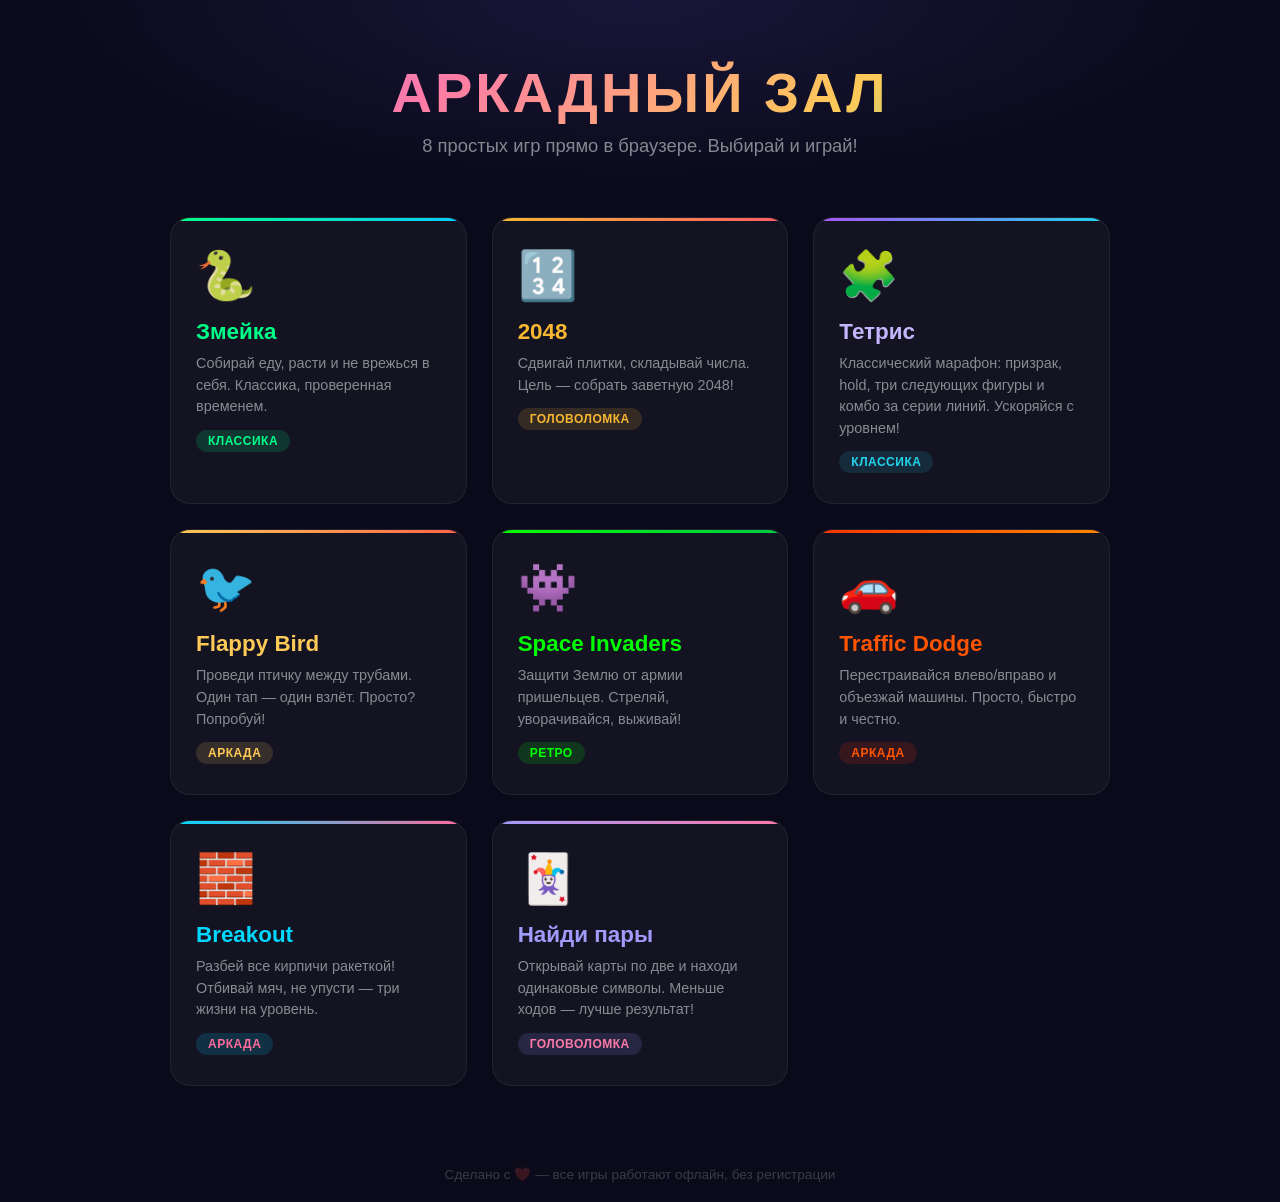
==== index.html @ e77bb4a8 "Initial commit: arcade games Made-with: Cursor" ====
<!DOCTYPE html>
<html lang="ru">
<head>
    <meta charset="UTF-8">
    <meta name="viewport" content="width=device-width, initial-scale=1.0, maximum-scale=1.0, user-scalable=no, viewport-fit=cover">
    <title>Аркадный Зал</title>
    <style>
        * { margin: 0; padding: 0; box-sizing: border-box; }

        body {
            background: #0a0a1a;
            min-height: 100vh;
            font-family: 'Segoe UI', Tahoma, Geneva, Verdana, sans-serif;
            color: #fff;
            overflow-x: hidden;
            overscroll-behavior: none;
            -webkit-tap-highlight-color: transparent;
        }

        .hero {
            text-align: center;
            padding: 60px 20px 40px;
            background: radial-gradient(ellipse at center top, rgba(108, 92, 231, 0.15) 0%, transparent 70%);
        }

        .hero h1 {
            font-size: 3.5rem;
            font-weight: 900;
            letter-spacing: 3px;
            margin-bottom: 10px;
            background: linear-gradient(135deg, #a29bfe, #fd79a8, #feca57, #00cec9);
            -webkit-background-clip: text;
            -webkit-text-fill-color: transparent;
            animation: shimmer 3s ease-in-out infinite alternate;
        }

        @keyframes shimmer {
            0% { filter: hue-rotate(0deg); }
            100% { filter: hue-rotate(30deg); }
        }

        .hero p {
            color: rgba(255,255,255,0.5);
            font-size: 1.15rem;
            max-width: 500px;
            margin: 0 auto;
        }

        .games-grid {
            display: grid;
            grid-template-columns: repeat(auto-fit, minmax(280px, 1fr));
            gap: 25px;
            max-width: 1000px;
            margin: 0 auto;
            padding: 20px 30px 60px;
        }

        .game-card {
            background: rgba(255,255,255,0.04);
            border-radius: 20px;
            padding: 30px 25px;
            border: 1px solid rgba(255,255,255,0.06);
            transition: transform 0.3s, box-shadow 0.3s, border-color 0.3s;
            cursor: pointer;
            text-decoration: none;
            color: #fff;
            display: block;
            position: relative;
            overflow: hidden;
        }

        .game-card::before {
            content: '';
            position: absolute;
            top: 0;
            left: 0;
            right: 0;
            height: 3px;
            border-radius: 20px 20px 0 0;
        }

        .game-card:hover {
            transform: translateY(-5px);
            box-shadow: 0 15px 40px rgba(0,0,0,0.3);
        }

        .game-card .emoji {
            font-size: 3rem;
            margin-bottom: 15px;
            display: block;
        }

        .game-card h2 {
            font-size: 1.4rem;
            margin-bottom: 8px;
        }

        .game-card p {
            color: rgba(255,255,255,0.5);
            font-size: 0.9rem;
            line-height: 1.5;
        }

        .game-card .tag {
            display: inline-block;
            padding: 4px 12px;
            border-radius: 15px;
            font-size: 0.75rem;
            margin-top: 12px;
            font-weight: bold;
            letter-spacing: 0.5px;
        }

        /* Индивидуальные цвета */
        .card-snake::before { background: linear-gradient(90deg, #00ff88, #00ccff); }
        .card-snake:hover { border-color: rgba(0, 255, 136, 0.3); }
        .card-snake h2 { color: #00ff88; }
        .card-snake .tag { background: rgba(0, 255, 136, 0.15); color: #00ff88; }

        .card-2048::before { background: linear-gradient(90deg, #f7b731, #fc5c65); }
        .card-2048:hover { border-color: rgba(247, 183, 49, 0.3); }
        .card-2048 h2 { color: #f7b731; }
        .card-2048 .tag { background: rgba(247, 183, 49, 0.15); color: #f7b731; }

        .card-flappy::before { background: linear-gradient(90deg, #feca57, #ff6348); }
        .card-flappy:hover { border-color: rgba(254, 202, 87, 0.3); }
        .card-flappy h2 { color: #feca57; }
        .card-flappy .tag { background: rgba(254, 202, 87, 0.15); color: #feca57; }

        .card-tower::before { background: linear-gradient(90deg, #a29bfe, #6c5ce7); }
        .card-tower:hover { border-color: rgba(162, 155, 254, 0.3); }
        .card-tower h2 { color: #a29bfe; }
        .card-tower .tag { background: rgba(162, 155, 254, 0.15); color: #a29bfe; }

        .card-platform::before { background: linear-gradient(90deg, #ff9ff3, #f368e0); }
        .card-platform:hover { border-color: rgba(243, 104, 224, 0.3); }
        .card-platform h2 { color: #ff9ff3; }
        .card-platform .tag { background: rgba(243, 104, 224, 0.15); color: #ff9ff3; }

        .card-roguelike::before { background: linear-gradient(90deg, #e056fd, #be2edd); }
        .card-roguelike:hover { border-color: rgba(224, 86, 253, 0.3); }
        .card-roguelike h2 { color: #e056fd; }
        .card-roguelike .tag { background: rgba(224, 86, 253, 0.15); color: #e056fd; }

        .card-space::before { background: linear-gradient(90deg, #00ff00, #00cc44); }
        .card-space:hover { border-color: rgba(0, 255, 0, 0.3); }
        .card-space h2 { color: #00ff00; }
        .card-space .tag { background: rgba(0, 255, 0, 0.15); color: #00ff00; }

        .card-racing::before { background: linear-gradient(90deg, #ff3300, #ff8800); }
        .card-racing:hover { border-color: rgba(255, 51, 0, 0.3); }
        .card-racing h2 { color: #ff5500; }
        .card-racing .tag { background: rgba(255, 51, 0, 0.15); color: #ff5500; }

        .card-drift::before { background: linear-gradient(90deg, #ff00aa, #00ddff); }
        .card-drift:hover { border-color: rgba(255, 0, 170, 0.3); }
        .card-drift h2 { color: #ff00aa; }
        .card-drift .tag { background: rgba(255, 0, 170, 0.15); color: #00ddff; }

        .card-drift3d::before { background: linear-gradient(90deg, #ff9800, #ff5722); }
        .card-drift3d:hover { border-color: rgba(255, 152, 0, 0.3); }
        .card-drift3d h2 { color: #ffb74d; }
        .card-drift3d .tag { background: rgba(255, 152, 0, 0.15); color: #ff9800; }

        .card-circuit::before { background: linear-gradient(90deg, #ff4400, #ffcc00); }
        .card-circuit:hover { border-color: rgba(255, 68, 0, 0.3); }
        .card-circuit h2 { color: #ff6622; }
        .card-circuit .tag { background: rgba(255, 68, 0, 0.15); color: #ffcc00; }

        .card-lowpoly::before { background: linear-gradient(90deg, #40e0d0, #98d982); }
        .card-lowpoly:hover { border-color: rgba(64, 224, 208, 0.3); }
        .card-lowpoly h2 { color: #40e0d0; }
        .card-lowpoly .tag { background: rgba(64, 224, 208, 0.15); color: #98d982; }

        .card-motorcycle::before { background: linear-gradient(90deg, #e74c3c, #e67e22); }
        .card-motorcycle:hover { border-color: rgba(231, 76, 60, 0.3); }
        .card-motorcycle h2 { color: #e74c3c; }
        .card-motorcycle .tag { background: rgba(231, 76, 60, 0.15); color: #e67e22; }

        .card-breakout::before { background: linear-gradient(90deg, #00d9ff, #ff6b9d); }
        .card-breakout:hover { border-color: rgba(0, 217, 255, 0.3); }
        .card-breakout h2 { color: #00d9ff; }
        .card-breakout .tag { background: rgba(0, 217, 255, 0.15); color: #ff6b9d; }

        .card-memory::before { background: linear-gradient(90deg, #a29bfe, #fd79a8); }
        .card-memory:hover { border-color: rgba(162, 155, 254, 0.3); }
        .card-memory h2 { color: #a29bfe; }
        .card-memory .tag { background: rgba(162, 155, 254, 0.15); color: #fd79a8; }

        .card-frogger::before { background: linear-gradient(90deg, #00b894, #55efc4); }
        .card-frogger:hover { border-color: rgba(0, 184, 148, 0.3); }
        .card-frogger h2 { color: #55efc4; }
        .card-frogger .tag { background: rgba(0, 184, 148, 0.15); color: #00b894; }

        .card-tetris::before { background: linear-gradient(90deg, #a855f7, #22d3ee); }
        .card-tetris:hover { border-color: rgba(168, 85, 247, 0.35); }
        .card-tetris h2 { color: #c4b5fd; }
        .card-tetris .tag { background: rgba(34, 211, 238, 0.12); color: #22d3ee; }

        .card-tetris-tanks::before { background: linear-gradient(90deg, #fbbf24, #a855f7, #22d3ee); }
        .card-tetris-tanks:hover { border-color: rgba(251, 191, 36, 0.35); }
        .card-tetris-tanks h2 { color: #fde68a; }
        .card-tetris-tanks .tag { background: rgba(168, 85, 247, 0.12); color: #22d3ee; }

        .card-tactics::before { background: linear-gradient(90deg, #38bdf8, #6366f1); }
        .card-tactics:hover { border-color: rgba(56, 189, 248, 0.35); }
        .card-tactics h2 { color: #7dd3fc; }
        .card-tactics .tag { background: rgba(99, 102, 241, 0.15); color: #a5b4fc; }

        .card-noir::before { background: linear-gradient(90deg, #d4af37, #5c4d7a); }
        .card-noir:hover { border-color: rgba(212, 175, 55, 0.35); }
        .card-noir h2 { color: #e8c547; }
        .card-noir .tag { background: rgba(212, 175, 55, 0.12); color: #d4af37; }

        footer {
            text-align: center;
            padding: 20px;
            color: rgba(255,255,255,0.2);
            font-size: 0.85rem;
        }

        @media (max-width: 600px) {
            .hero h1 { font-size: 2.2rem; }
            .games-grid { padding: 15px; gap: 15px; }
            .game-card { padding: 22px 18px; border-radius: 18px; }
            .game-card .emoji { font-size: 2.4rem; margin-bottom: 10px; }
        }
    </style>
</head>
<body>
    <div class="hero">
        <h1>АРКАДНЫЙ ЗАЛ</h1>
        <p>8 простых игр прямо в браузере. Выбирай и играй!</p>
    </div>

    <div class="games-grid">
        <a href="snake.html" class="game-card card-snake">
            <span class="emoji">🐍</span>
            <h2>Змейка</h2>
            <p>Собирай еду, расти и не врежься в себя. Классика, проверенная временем.</p>
            <span class="tag">КЛАССИКА</span>
        </a>

        <a href="2048.html" class="game-card card-2048">
            <span class="emoji">🔢</span>
            <h2>2048</h2>
            <p>Сдвигай плитки, складывай числа. Цель — собрать заветную 2048!</p>
            <span class="tag">ГОЛОВОЛОМКА</span>
        </a>

        <a href="tetris.html" class="game-card card-tetris">
            <span class="emoji">🧩</span>
            <h2>Тетрис</h2>
            <p>Классический марафон: призрак, hold, три следующих фигуры и комбо за серии линий. Ускоряйся с уровнем!</p>
            <span class="tag">КЛАССИКА</span>
        </a>

        <a href="flappy.html" class="game-card card-flappy">
            <span class="emoji">🐦</span>
            <h2>Flappy Bird</h2>
            <p>Проведи птичку между трубами. Один тап — один взлёт. Просто? Попробуй!</p>
            <span class="tag">АРКАДА</span>
        </a>

        <a href="space-invaders.html" class="game-card card-space">
            <span class="emoji">👾</span>
            <h2>Space Invaders</h2>
            <p>Защити Землю от армии пришельцев. Стреляй, уворачивайся, выживай!</p>
            <span class="tag">РЕТРО</span>
        </a>

        <a href="traffic-dodge.html" class="game-card card-racing">
            <span class="emoji">🚗</span>
            <h2>Traffic Dodge</h2>
            <p>Перестраивайся влево/вправо и объезжай машины. Просто, быстро и честно.</p>
            <span class="tag">АРКАДА</span>
        </a>

        <a href="breakout.html" class="game-card card-breakout">
            <span class="emoji">🧱</span>
            <h2>Breakout</h2>
            <p>Разбей все кирпичи ракеткой! Отбивай мяч, не упусти — три жизни на уровень.</p>
            <span class="tag">АРКАДА</span>
        </a>

        <a href="memory.html" class="game-card card-memory">
            <span class="emoji">🃏</span>
            <h2>Найди пары</h2>
            <p>Открывай карты по две и находи одинаковые символы. Меньше ходов — лучше результат!</p>
            <span class="tag">ГОЛОВОЛОМКА</span>
        </a>

    </div>

    <footer>Сделано с ❤️ — все игры работают офлайн, без регистрации</footer>
</body>
</html>
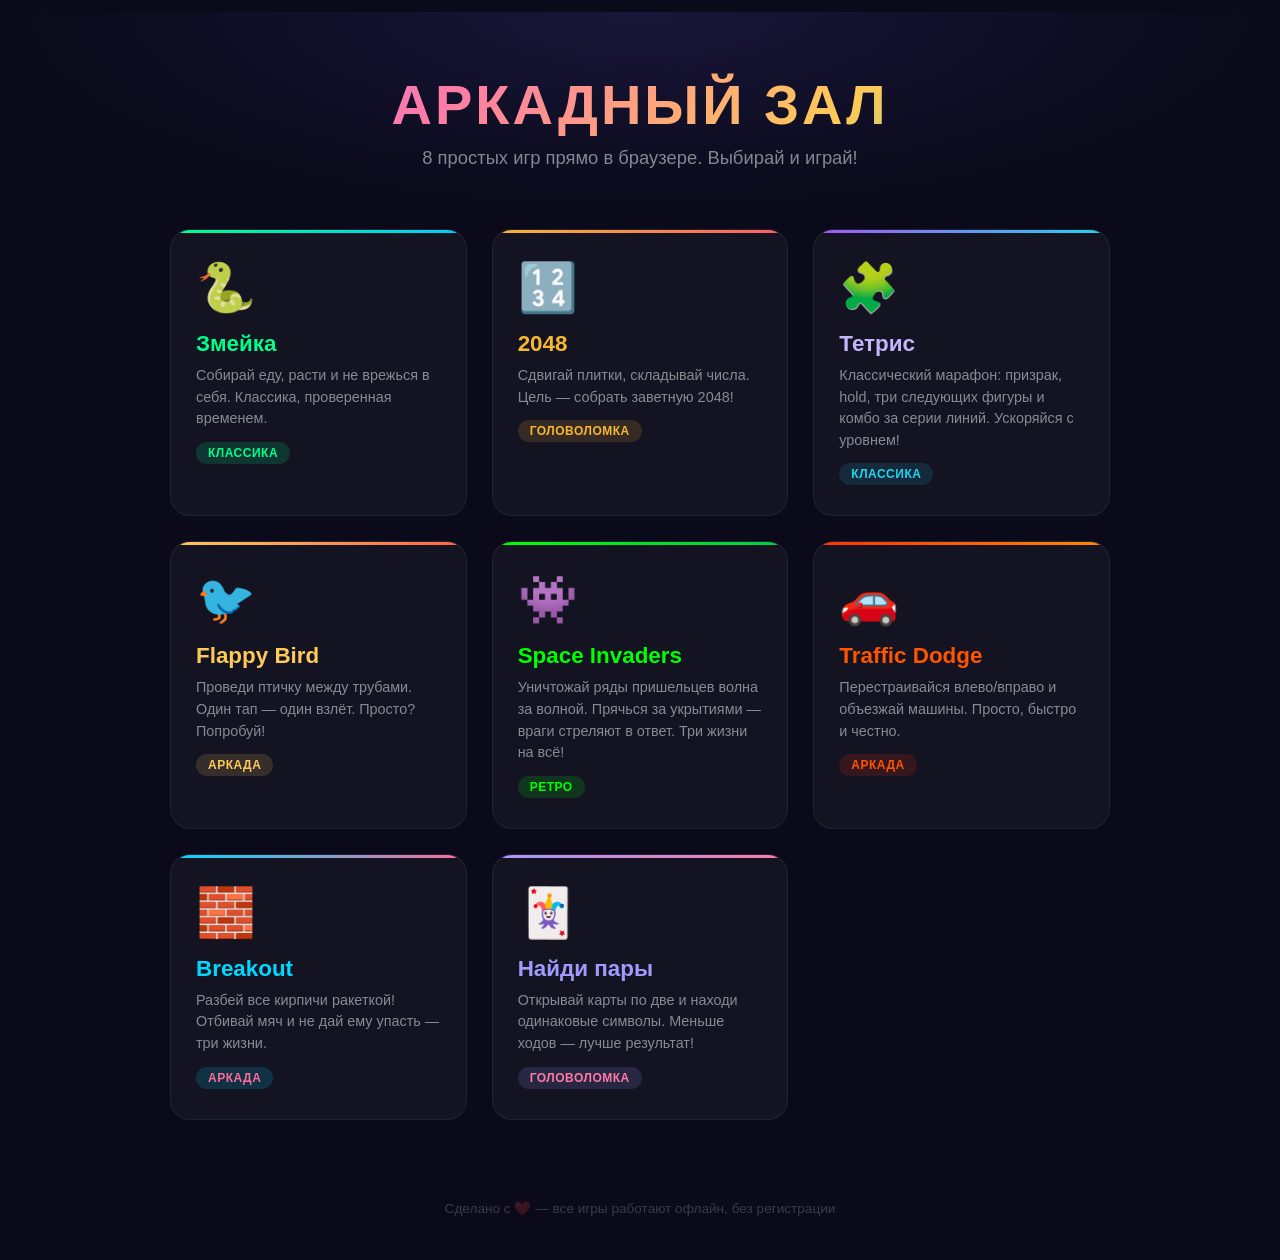
==== commit e4ddd56b: "Mobile и mini-app: mini-app.css/js, правки игр и README Made-with: Cursor" ====
--- a/index.html
+++ b/index.html
@@ -3,6 +3,9 @@
 <head>
     <meta charset="UTF-8">
     <meta name="viewport" content="width=device-width, initial-scale=1.0, maximum-scale=1.0, user-scalable=no, viewport-fit=cover">
+    <link rel="stylesheet" href="mini-app.css">
+    <script defer src="https://telegram.org/js/telegram-web-app.js"></script>
+    <script defer src="mini-app.js"></script>
     <title>Аркадный Зал</title>
     <style>
         * { margin: 0; padding: 0; box-sizing: border-box; }
@@ -220,14 +223,19 @@
         }
 
         @media (max-width: 600px) {
+            .hero { padding: 28px 16px 18px; }
             .hero h1 { font-size: 2.2rem; }
-            .games-grid { padding: 15px; gap: 15px; }
-            .game-card { padding: 22px 18px; border-radius: 18px; }
-            .game-card .emoji { font-size: 2.4rem; margin-bottom: 10px; }
+            .hero p { font-size: 1rem; }
+            .games-grid { padding: 10px 14px 40px; gap: 13px; }
+            .game-card { padding: 20px 16px; border-radius: 16px; }
+            .game-card .emoji { font-size: 2.2rem; margin-bottom: 10px; }
+            .game-card h2 { font-size: 1.2rem; }
+            .game-card p { font-size: 0.85rem; }
         }
     </style>
 </head>
 <body>
+    <div class="index-wrap">
     <div class="hero">
         <h1>АРКАДНЫЙ ЗАЛ</h1>
         <p>8 простых игр прямо в браузере. Выбирай и играй!</p>
@@ -265,7 +273,7 @@
         <a href="space-invaders.html" class="game-card card-space">
             <span class="emoji">👾</span>
             <h2>Space Invaders</h2>
-            <p>Защити Землю от армии пришельцев. Стреляй, уворачивайся, выживай!</p>
+            <p>Уничтожай ряды пришельцев волна за волной. Прячься за укрытиями — враги стреляют в ответ. Три жизни на всё!</p>
             <span class="tag">РЕТРО</span>
         </a>
 
@@ -279,7 +287,7 @@
         <a href="breakout.html" class="game-card card-breakout">
             <span class="emoji">🧱</span>
             <h2>Breakout</h2>
-            <p>Разбей все кирпичи ракеткой! Отбивай мяч, не упусти — три жизни на уровень.</p>
+            <p>Разбей все кирпичи ракеткой! Отбивай мяч и не дай ему упасть — три жизни.</p>
             <span class="tag">АРКАДА</span>
         </a>
 
@@ -293,5 +301,6 @@
     </div>
 
     <footer>Сделано с ❤️ — все игры работают офлайн, без регистрации</footer>
+    </div>
 </body>
 </html>
--- a/mini-app.css
+++ b/mini-app.css
@@ -0,0 +1,42 @@
+/* Общая адаптация: телефоны, вырезы, WebView / Telegram Mini App */
+
+:root {
+    --sat: env(safe-area-inset-top, 0px);
+    --sar: env(safe-area-inset-right, 0px);
+    --sab: env(safe-area-inset-bottom, 0px);
+    --sal: env(safe-area-inset-left, 0px);
+}
+
+html {
+    height: 100%;
+    height: -webkit-fill-available;
+}
+
+html.mini-app-ready body {
+    /* стабильная высота вместо «прыгающего» 100vh в WebView */
+    min-height: var(--app-vh, 100vh);
+    min-height: 100dvh;
+}
+
+/* Контент игр — отступы от выреза / home indicator */
+@media (max-width: 900px) {
+    .game-container,
+    .layout {
+        box-sizing: border-box;
+        padding-top: max(4px, var(--sat));
+        padding-left: max(12px, var(--sal));
+        padding-right: max(12px, var(--sar));
+        padding-bottom: max(8px, var(--sab));
+    }
+}
+
+/* Главная (лаунчер): без фиксации body, только безопасные поля */
+.index-wrap {
+    box-sizing: border-box;
+    min-height: var(--app-vh, 100vh);
+    min-height: 100dvh;
+    padding-top: max(12px, var(--sat));
+    padding-left: max(16px, var(--sal));
+    padding-right: max(16px, var(--sar));
+    padding-bottom: max(24px, var(--sab));
+}
